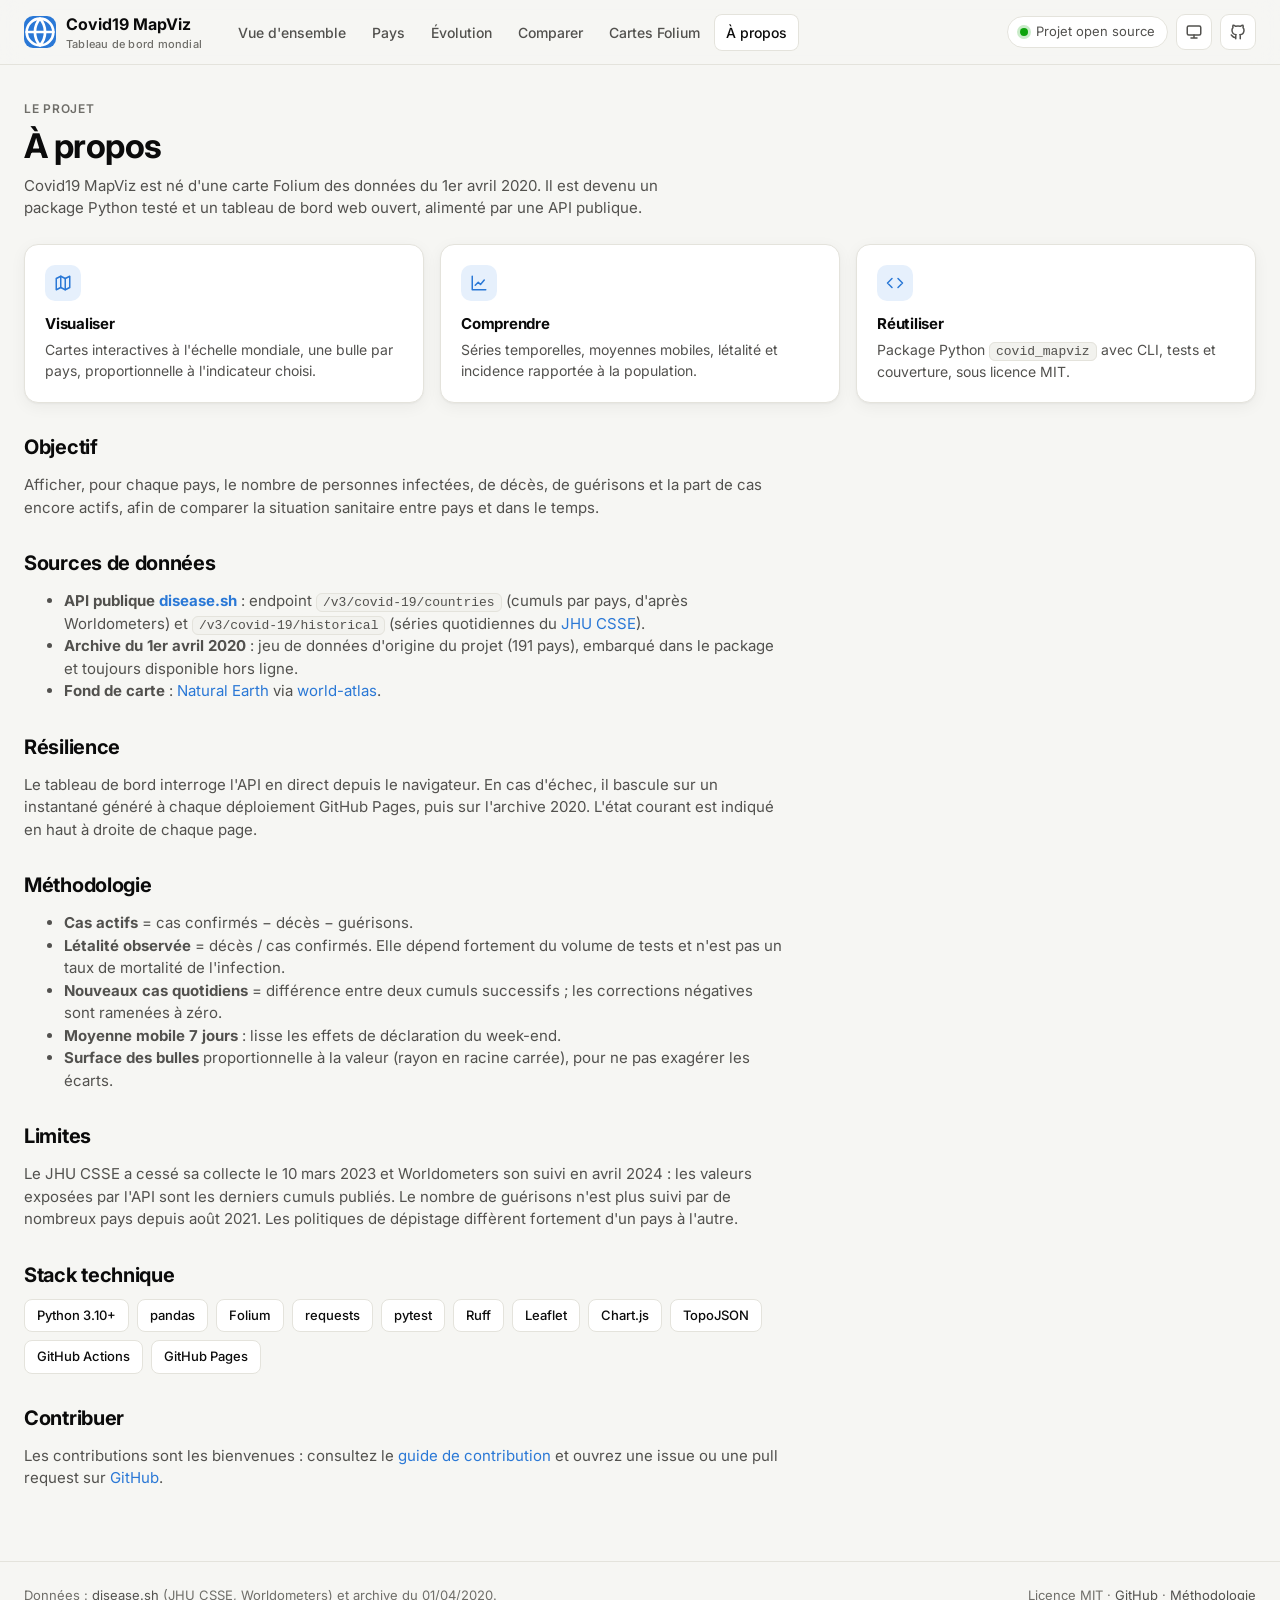
==== web/a-propos.html @ 4c86cc5b "feat: add multi-page web dashboard backed by disease.sh" ====
<!doctype html>
<html lang="fr">
  <head>
    <meta charset="utf-8" />
    <meta name="viewport" content="width=device-width, initial-scale=1" />
    <title>Covid19 MapViz · À propos</title>
    <meta
      name="description"
      content="Objectif du projet, sources de données, méthodologie de calcul, limites et stack technique de Covid19 MapViz."
    />
    <link rel="icon" href="assets/img/favicon.svg" type="image/svg+xml" />
    <link rel="preconnect" href="https://fonts.googleapis.com" />
    <link rel="preconnect" href="https://fonts.gstatic.com" crossorigin />
    <link
      rel="stylesheet"
      href="https://fonts.googleapis.com/css2?family=Inter:wght@400;500;600;700&display=swap"
    />
    <link rel="stylesheet" href="assets/css/style.css" />
  </head>
  <body>
    <div data-header></div>
    <main>
      <div class="container">
        <div class="page-head">
          <div>
            <div class="eyebrow">Le projet</div>
            <h1>À propos</h1>
            <p>
              Covid19 MapViz est né d'une carte Folium des données du 1er avril 2020. Il est devenu un package
              Python testé et un tableau de bord web ouvert, alimenté par une API publique.
            </p>
          </div>
        </div>

        <section class="grid cols-3" style="margin-bottom: 32px">
          <article class="card feature">
            <div class="feature__icon" data-icon="map"></div>
            <h3>Visualiser</h3>
            <p>
              Cartes interactives à l'échelle mondiale, une bulle par pays, proportionnelle à l'indicateur
              choisi.
            </p>
          </article>
          <article class="card feature">
            <div class="feature__icon" data-icon="chart"></div>
            <h3>Comprendre</h3>
            <p>Séries temporelles, moyennes mobiles, létalité et incidence rapportée à la population.</p>
          </article>
          <article class="card feature">
            <div class="feature__icon" data-icon="code"></div>
            <h3>Réutiliser</h3>
            <p>
              Package Python <code class="code">covid_mapviz</code> avec CLI, tests et couverture, sous
              licence MIT.
            </p>
          </article>
        </section>

        <div class="prose">
          <h2>Objectif</h2>
          <p>
            Afficher, pour chaque pays, le nombre de personnes infectées, de décès, de guérisons et la part de
            cas encore actifs, afin de comparer la situation sanitaire entre pays et dans le temps.
          </p>

          <h2>Sources de données</h2>
          <ul>
            <li>
              <strong>API publique <a href="https://disease.sh/docs/">disease.sh</a></strong> : endpoint
              <code>/v3/covid-19/countries</code> (cumuls par pays, d'après Worldometers) et
              <code>/v3/covid-19/historical</code> (séries quotidiennes du
              <a href="https://github.com/CSSEGISandData/COVID-19">JHU CSSE</a>).
            </li>
            <li>
              <strong>Archive du 1er avril 2020</strong> : jeu de données d'origine du projet (191 pays),
              embarqué dans le package et toujours disponible hors ligne.
            </li>
            <li>
              <strong>Fond de carte</strong> :
              <a href="https://www.naturalearthdata.com/">Natural Earth</a> via
              <a href="https://github.com/topojson/world-atlas">world-atlas</a>.
            </li>
          </ul>

          <h2>Résilience</h2>
          <p>
            Le tableau de bord interroge l'API en direct depuis le navigateur. En cas d'échec, il bascule sur
            un instantané généré à chaque déploiement GitHub Pages, puis sur l'archive 2020. L'état courant
            est indiqué en haut à droite de chaque page.
          </p>

          <h2>Méthodologie</h2>
          <ul>
            <li><strong>Cas actifs</strong> = cas confirmés − décès − guérisons.</li>
            <li>
              <strong>Létalité observée</strong> = décès / cas confirmés. Elle dépend fortement du volume de
              tests et n'est pas un taux de mortalité de l'infection.
            </li>
            <li>
              <strong>Nouveaux cas quotidiens</strong> = différence entre deux cumuls successifs ; les
              corrections négatives sont ramenées à zéro.
            </li>
            <li><strong>Moyenne mobile 7 jours</strong> : lisse les effets de déclaration du week-end.</li>
            <li>
              <strong>Surface des bulles</strong> proportionnelle à la valeur (rayon en racine carrée), pour
              ne pas exagérer les écarts.
            </li>
          </ul>

          <h2>Limites</h2>
          <p>
            Le JHU CSSE a cessé sa collecte le 10 mars 2023 et Worldometers son suivi en avril 2024 : les
            valeurs exposées par l'API sont les derniers cumuls publiés. Le nombre de guérisons n'est plus
            suivi par de nombreux pays depuis août 2021. Les politiques de dépistage diffèrent fortement d'un
            pays à l'autre.
          </p>

          <h2>Stack technique</h2>
          <ul class="stack">
            <li>Python 3.10+</li>
            <li>pandas</li>
            <li>Folium</li>
            <li>requests</li>
            <li>pytest</li>
            <li>Ruff</li>
            <li>Leaflet</li>
            <li>Chart.js</li>
            <li>TopoJSON</li>
            <li>GitHub Actions</li>
            <li>GitHub Pages</li>
          </ul>

          <h2>Contribuer</h2>
          <p>
            Les contributions sont les bienvenues : consultez le
            <a href="https://github.com/Aziguy/Covid19_MapViz/blob/master/CONTRIBUTING.md"
              >guide de contribution</a
            >
            et ouvrez une issue ou une pull request sur
            <a href="https://github.com/Aziguy/Covid19_MapViz">GitHub</a>.
          </p>
        </div>
      </div>
    </main>
    <div data-footer></div>
    <script type="module">
      import { icon, setStatus } from "./assets/js/core.js";
      document.querySelectorAll("[data-icon]").forEach((el) => (el.innerHTML = icon(el.dataset.icon)));
      setStatus({ state: "live", label: "Projet open source" });
    </script>
  </body>
</html>
---- web/assets/css/style.css ----
:root {
  color-scheme: light;
  --page: #f6f6f3;
  --surface: #ffffff;
  --surface-2: #f2f2ee;
  --surface-3: #e9e8e2;
  --ink: #0b0b0b;
  --ink-2: #52514e;
  --ink-3: #6f6e69;
  --line: #e4e3dc;
  --line-strong: #c9c8bf;
  --ring: rgba(11, 11, 11, 0.08);
  --shadow: 0 1px 2px rgba(16, 16, 12, 0.04), 0 4px 16px rgba(16, 16, 12, 0.05);
  --accent: #2a78d6;
  --accent-ink: #ffffff;
  --accent-soft: #e6f0fc;
  --c-cases: #2a78d6;
  --c-deaths: #e34948;
  --c-recovered: #1baf7a;
  --c-active: #6250d6;
  --c-s1: #2a78d6;
  --c-s2: #eb6834;
  --c-s3: #1baf7a;
  --good: #006300;
  --bad: #b42323;
  --map-sea: #eef2f6;
  --map-land: #ffffff;
  --map-border: #d5d9de;
  --grid: #ecebe5;
  --radius: 14px;
  --radius-sm: 10px;
  --gutter: 24px;
  --max: 1280px;
  --header-h: 64px;
  --font: "Inter", system-ui, -apple-system, "Segoe UI", Roboto, sans-serif;
}

@media (prefers-color-scheme: dark) {
  :root:not([data-theme="light"]) {
    color-scheme: dark;
    --page: #0f0f0e;
    --surface: #1a1a19;
    --surface-2: #232321;
    --surface-3: #2c2c2a;
    --ink: #f0efec;
    --ink-2: #c3c2b7;
    --ink-3: #9a998f;
    --line: #2c2c2a;
    --line-strong: #3d3d3a;
    --ring: rgba(255, 255, 255, 0.08);
    --shadow: 0 1px 2px rgba(0, 0, 0, 0.3), 0 4px 16px rgba(0, 0, 0, 0.25);
    --accent: #3987e5;
    --accent-soft: #1b2a3d;
    --c-cases: #3987e5;
    --c-deaths: #e66767;
    --c-recovered: #199e70;
    --c-active: #9085e9;
    --c-s1: #3987e5;
    --c-s2: #d95926;
    --c-s3: #199e70;
    --good: #0ca30c;
    --bad: #e66767;
    --map-sea: #121417;
    --map-land: #24262a;
    --map-border: #34373c;
    --grid: #262624;
  }
}

:root[data-theme="dark"] {
  color-scheme: dark;
  --page: #0f0f0e;
  --surface: #1a1a19;
  --surface-2: #232321;
  --surface-3: #2c2c2a;
  --ink: #f0efec;
  --ink-2: #c3c2b7;
  --ink-3: #9a998f;
  --line: #2c2c2a;
  --line-strong: #3d3d3a;
  --ring: rgba(255, 255, 255, 0.08);
  --shadow: 0 1px 2px rgba(0, 0, 0, 0.3), 0 4px 16px rgba(0, 0, 0, 0.25);
  --accent: #3987e5;
  --accent-soft: #1b2a3d;
  --c-cases: #3987e5;
  --c-deaths: #e66767;
  --c-recovered: #199e70;
  --c-active: #9085e9;
  --c-s1: #3987e5;
  --c-s2: #d95926;
  --c-s3: #199e70;
  --good: #0ca30c;
  --bad: #e66767;
  --map-sea: #121417;
  --map-land: #24262a;
  --map-border: #34373c;
  --grid: #262624;
}

*,
*::before,
*::after {
  box-sizing: border-box;
}

html {
  -webkit-text-size-adjust: 100%;
}

body {
  margin: 0;
  background: var(--page);
  color: var(--ink);
  font: 400 15px/1.5 var(--font);
  -webkit-font-smoothing: antialiased;
  min-height: 100vh;
  display: flex;
  flex-direction: column;
}

a {
  color: var(--accent);
  text-decoration: none;
}

a:hover {
  text-decoration: underline;
}

h1,
h2,
h3 {
  margin: 0;
  letter-spacing: -0.015em;
  line-height: 1.2;
}

button,
input,
select {
  font: inherit;
  color: inherit;
}

:focus-visible {
  outline: 2px solid var(--accent);
  outline-offset: 2px;
}

.sr-only {
  position: absolute;
  width: 1px;
  height: 1px;
  overflow: hidden;
  clip: rect(0 0 0 0);
  white-space: nowrap;
}

.container {
  width: 100%;
  max-width: var(--max);
  margin: 0 auto;
  padding: 0 var(--gutter);
}

/* Header */
.header {
  position: sticky;
  top: 0;
  z-index: 1000;
  background: color-mix(in srgb, var(--page) 82%, transparent);
  backdrop-filter: saturate(160%) blur(12px);
  -webkit-backdrop-filter: saturate(160%) blur(12px);
  border-bottom: 1px solid var(--line);
}

.header__inner {
  height: var(--header-h);
  display: flex;
  align-items: center;
  gap: 24px;
}

.brand {
  display: flex;
  align-items: center;
  gap: 10px;
  color: var(--ink);
  font-weight: 700;
  font-size: 16px;
  white-space: nowrap;
}

.brand:hover {
  text-decoration: none;
}

.brand__logo {
  width: 32px;
  height: 32px;
  border-radius: 9px;
  display: grid;
  place-items: center;
  background: var(--accent);
  color: #fff;
}

.brand small {
  display: block;
  font-size: 11px;
  font-weight: 500;
  color: var(--ink-3);
  letter-spacing: 0.02em;
}

.nav {
  display: flex;
  gap: 2px;
  margin-right: auto;
}

.nav a {
  padding: 8px 12px;
  border-radius: 8px;
  color: var(--ink-2);
  font-weight: 500;
  font-size: 14px;
  white-space: nowrap;
}

.nav a:hover {
  background: var(--surface-2);
  color: var(--ink);
  text-decoration: none;
}

.nav a[aria-current="page"] {
  background: var(--surface);
  color: var(--ink);
  box-shadow: inset 0 0 0 1px var(--line);
}

.header__actions {
  display: flex;
  align-items: center;
  gap: 8px;
}

.icon-btn {
  width: 36px;
  height: 36px;
  display: grid;
  place-items: center;
  border-radius: 9px;
  border: 1px solid var(--line);
  background: var(--surface);
  cursor: pointer;
  color: var(--ink-2);
}

.icon-btn:hover {
  color: var(--ink);
  border-color: var(--line-strong);
}

.icon-btn svg,
.btn svg {
  width: 18px;
  height: 18px;
}

/* Page */
main {
  flex: 1;
  padding: 32px 0 56px;
}

.page-head {
  display: flex;
  align-items: flex-end;
  justify-content: space-between;
  gap: 16px 24px;
  flex-wrap: wrap;
  margin-bottom: 24px;
}

.eyebrow {
  display: inline-flex;
  align-items: center;
  gap: 8px;
  font-size: 12px;
  font-weight: 600;
  letter-spacing: 0.06em;
  text-transform: uppercase;
  color: var(--ink-3);
  margin-bottom: 8px;
}

.page-head h1 {
  font-size: clamp(26px, 3.2vw, 34px);
  font-weight: 700;
}

.page-head p {
  margin: 8px 0 0;
  color: var(--ink-2);
  max-width: 640px;
}

.toolbar {
  display: flex;
  align-items: center;
  gap: 8px;
  flex-wrap: wrap;
}

/* Status pill */
.status {
  display: inline-flex;
  align-items: center;
  gap: 8px;
  height: 32px;
  padding: 0 12px;
  border-radius: 999px;
  background: var(--surface);
  border: 1px solid var(--line);
  font-size: 13px;
  color: var(--ink-2);
  white-space: nowrap;
}

.status__dot {
  width: 8px;
  height: 8px;
  border-radius: 50%;
  background: var(--ink-3);
}

.status[data-state="live"] .status__dot {
  background: #0ca30c;
  box-shadow: 0 0 0 3px color-mix(in srgb, #0ca30c 22%, transparent);
}

.status[data-state="snapshot"] .status__dot {
  background: #fab219;
}

.status[data-state="archive"] .status__dot {
  background: var(--c-active);
}

/* Segmented control */
.segmented {
  display: inline-flex;
  max-width: 100%;
  overflow-x: auto;
  scrollbar-width: none;
  padding: 3px;
  gap: 2px;
  border-radius: 10px;
  background: var(--surface-2);
  border: 1px solid var(--line);
}

.segmented button {
  border: 0;
  background: transparent;
  height: 30px;
  padding: 0 12px;
  border-radius: 7px;
  font-size: 13px;
  font-weight: 500;
  color: var(--ink-2);
  cursor: pointer;
  white-space: nowrap;
}

.segmented button:hover {
  color: var(--ink);
}

.segmented button[aria-pressed="true"] {
  background: var(--surface);
  color: var(--ink);
  box-shadow:
    0 1px 2px rgba(0, 0, 0, 0.08),
    0 0 0 1px var(--ring);
}

.swatch {
  display: inline-block;
  width: 8px;
  height: 8px;
  border-radius: 50%;
  margin-right: 6px;
  vertical-align: 1px;
}

/* Form controls */
.input,
.select {
  height: 38px;
  padding: 0 12px;
  border-radius: 10px;
  border: 1px solid var(--line);
  background: var(--surface);
  min-width: 0;
}

.input:hover,
.select:hover {
  border-color: var(--line-strong);
}

.search {
  position: relative;
}

.search svg {
  position: absolute;
  left: 11px;
  top: 50%;
  width: 16px;
  height: 16px;
  transform: translateY(-50%);
  color: var(--ink-3);
  pointer-events: none;
}

.search .input {
  padding-left: 34px;
  width: 260px;
}

.btn {
  display: inline-flex;
  align-items: center;
  gap: 8px;
  height: 38px;
  padding: 0 14px;
  border-radius: 10px;
  border: 1px solid var(--line);
  background: var(--surface);
  font-weight: 500;
  font-size: 14px;
  color: var(--ink);
  cursor: pointer;
  white-space: nowrap;
}

.btn:hover {
  border-color: var(--line-strong);
  text-decoration: none;
}

.btn--primary {
  background: var(--accent);
  border-color: var(--accent);
  color: var(--accent-ink);
}

.btn--primary:hover {
  filter: brightness(1.06);
}

/* Grid & cards */
.grid {
  display: grid;
  gap: 16px;
}

.kpis {
  grid-template-columns: repeat(5, minmax(0, 1fr));
  margin-bottom: 16px;
}

.layout-main {
  grid-template-columns: minmax(0, 1fr) 360px;
  align-items: start;
}

.cols-2 {
  grid-template-columns: repeat(2, minmax(0, 1fr));
}

.cols-3 {
  grid-template-columns: repeat(3, minmax(0, 1fr));
}

.card {
  background: var(--surface);
  border: 1px solid var(--line);
  border-radius: var(--radius);
  box-shadow: var(--shadow);
  min-width: 0;
}

.card__head {
  display: flex;
  align-items: center;
  justify-content: space-between;
  gap: 12px;
  flex-wrap: wrap;
  padding: 16px 20px 0;
}

.card__head h2 {
  font-size: 15px;
  font-weight: 600;
}

.card__head p {
  margin: 2px 0 0;
  font-size: 13px;
  color: var(--ink-3);
}

.card__body {
  padding: 16px 20px 20px;
}

.card__foot {
  padding: 12px 20px;
  border-top: 1px solid var(--line);
  font-size: 12px;
  color: var(--ink-3);
}

/* KPI tile */
.kpi {
  padding: 16px 18px 18px;
  position: relative;
  overflow: hidden;
}

.kpi::before {
  content: "";
  position: absolute;
  inset: 0 auto 0 0;
  width: 3px;
  background: var(--kpi-color, var(--line-strong));
}

.kpi__label {
  display: flex;
  align-items: center;
  gap: 8px;
  font-size: 13px;
  font-weight: 500;
  color: var(--ink-2);
}

.kpi__value {
  margin-top: 8px;
  font-size: clamp(22px, 2.2vw, 28px);
  font-weight: 700;
  letter-spacing: -0.02em;
  line-height: 1.1;
  white-space: nowrap;
}

.kpi__meta {
  margin-top: 6px;
  font-size: 12.5px;
  color: var(--ink-3);
  white-space: nowrap;
  overflow: hidden;
  text-overflow: ellipsis;
}

.kpi__meta strong {
  color: var(--ink-2);
  font-weight: 600;
}

.delta-up {
  color: var(--bad);
  font-weight: 600;
}

/* Map */
.map {
  height: 520px;
  border-radius: 0 0 var(--radius) var(--radius);
  background: var(--map-sea);
  z-index: 0;
}

.map-card .card__head {
  padding-bottom: 16px;
  border-bottom: 1px solid var(--line);
}

.map-wrap {
  position: relative;
}

.legend {
  position: absolute;
  left: 12px;
  bottom: 12px;
  pointer-events: none;
  z-index: 500;
  background: var(--surface);
  border: 1px solid var(--line);
  border-radius: var(--radius-sm);
  padding: 8px 10px;
  font-size: 11px;
  color: var(--ink-2);
  box-shadow: var(--shadow);
}

.legend__title {
  font-size: 12px;
  font-weight: 600;
  color: var(--ink);
  margin-bottom: 6px;
}

.legend__sizes {
  display: flex;
  align-items: flex-end;
  gap: 12px;
}

.legend__size {
  display: flex;
  flex-direction: column;
  align-items: center;
  gap: 4px;
  font-variant-numeric: tabular-nums;
}

.legend__size i {
  display: block;
  border-radius: 50%;
  border: 1.5px solid var(--legend-color);
  background: color-mix(in srgb, var(--legend-color) 30%, transparent);
}

.leaflet-container {
  font: inherit;
  background: var(--map-sea);
}

.leaflet-tooltip,
.leaflet-popup-content-wrapper {
  background: var(--surface);
  color: var(--ink);
  border: 1px solid var(--line);
  border-radius: var(--radius-sm);
  box-shadow: var(--shadow);
}

.leaflet-tooltip {
  padding: 6px 10px;
  font-size: 13px;
}

.leaflet-tooltip-top::before {
  border-top-color: var(--surface);
}

.leaflet-popup-tip {
  background: var(--surface);
}

.leaflet-popup-content {
  margin: 14px 16px;
  font-size: 13px;
  line-height: 1.5;
}

.leaflet-bar a,
.leaflet-bar a:hover {
  background: var(--surface);
  color: var(--ink);
  border-bottom-color: var(--line);
}

.leaflet-bar {
  border: 1px solid var(--line) !important;
  box-shadow: var(--shadow) !important;
  border-radius: var(--radius-sm) !important;
  overflow: hidden;
}

.leaflet-control-attribution {
  font-size: 11px;
  background: color-mix(in srgb, var(--surface) 80%, transparent) !important;
  color: var(--ink-3) !important;
}

.pop h3 {
  display: flex;
  align-items: center;
  gap: 8px;
  font-size: 15px;
  margin-bottom: 8px;
}

.pop dl {
  display: grid;
  grid-template-columns: auto auto;
  gap: 2px 16px;
  margin: 0;
}

.pop dt {
  color: var(--ink-3);
}

.pop dd {
  margin: 0;
  text-align: right;
  font-weight: 600;
  font-variant-numeric: tabular-nums;
}

.pop a {
  display: inline-block;
  margin-top: 10px;
  font-weight: 600;
}

/* Ranking */
.rank {
  list-style: none;
  margin: 0;
  padding: 0;
  counter-reset: rank;
}

.rank li {
  display: grid;
  grid-template-columns: 20px minmax(0, 1fr) auto;
  align-items: center;
  column-gap: 10px;
  row-gap: 6px;
  padding: 9px 0;
  border-bottom: 1px solid var(--line);
  font-size: 14px;
}

.rank li:last-child {
  border-bottom: 0;
}

.rank__pos {
  color: var(--ink-3);
  font-size: 12px;
  font-variant-numeric: tabular-nums;
}

.rank__name {
  display: flex;
  align-items: center;
  gap: 10px;
  min-width: 0;
  color: inherit;
}

.rank__name span {
  overflow: hidden;
  text-overflow: ellipsis;
  white-space: nowrap;
  font-weight: 500;
}

.rank__value {
  font-variant-numeric: tabular-nums;
  font-weight: 600;
}

.rank__bar {
  grid-column: 2 / 4;
  height: 6px;
  border-radius: 3px;
  background: var(--surface-2);
  overflow: hidden;
}

.rank__bar span {
  display: block;
  height: 100%;
  border-radius: 3px;
  background: var(--bar-color, var(--accent));
}

.flag {
  width: 22px;
  height: 15px;
  border-radius: 3px;
  object-fit: cover;
  box-shadow: 0 0 0 1px var(--ring);
  background: var(--surface-2);
  flex: none;
}

.flag--empty {
  display: none;
}

/* Bars */
.bars {
  display: grid;
  gap: 14px;
}

.bars__row {
  display: grid;
  grid-template-columns: minmax(0, 1fr) auto;
  gap: 6px 12px;
  font-size: 14px;
}

.bars__row span:nth-child(2) {
  font-variant-numeric: tabular-nums;
  color: var(--ink-2);
}

.bars__track {
  grid-column: 1 / -1;
  height: 8px;
  background: var(--surface-2);
  border-radius: 4px;
  overflow: hidden;
}

.bars__track span {
  display: block;
  height: 100%;
  background: var(--bar-color, var(--accent));
  border-radius: 4px;
}

/* Table */
.table-wrap {
  overflow: auto;
  max-height: 72vh;
  border-radius: 0 0 var(--radius) var(--radius);
}

.table {
  width: 100%;
  border-collapse: separate;
  border-spacing: 0;
  font-size: 13.5px;
  font-variant-numeric: tabular-nums;
}

.table th,
.table td {
  padding: 11px 10px;
  text-align: right;
  white-space: nowrap;
  border-bottom: 1px solid var(--line);
}

.table th:first-child,
.table td:first-child,
.table th:nth-child(2),
.table td:nth-child(2) {
  text-align: left;
}

.table thead th {
  position: sticky;
  top: 0;
  z-index: 1;
  background: var(--surface-2);
  font-size: 12px;
  font-weight: 600;
  color: var(--ink-2);
  text-transform: uppercase;
  letter-spacing: 0.04em;
}

.table thead button {
  all: unset;
  cursor: pointer;
  display: inline-flex;
  align-items: center;
  gap: 4px;
}

.table thead button::after {
  content: "";
  width: 0;
  height: 0;
  border: 4px solid transparent;
  opacity: 0.35;
  border-top-color: currentColor;
  transform: translateY(2px);
}

.table th[aria-sort="ascending"] button::after {
  border-top-color: transparent;
  border-bottom-color: currentColor;
  transform: translateY(-2px);
  opacity: 1;
}

.table th[aria-sort="descending"] button::after {
  opacity: 1;
}

.table tbody tr {
  cursor: pointer;
}

.table tbody tr:hover td {
  background: var(--surface-2);
}

.table tbody tr[aria-selected="true"] td {
  background: var(--accent-soft);
}

.table th:first-child,
.table td:first-child {
  color: var(--ink-3);
  width: 44px;
  padding-left: 20px;
}

.country-cell {
  font-variant-numeric: normal;
  display: flex;
  align-items: center;
  gap: 10px;
  font-weight: 500;
}

.muted {
  color: var(--ink-3);
}

.pill {
  display: inline-block;
  padding: 2px 8px;
  border-radius: 999px;
  font-size: 12px;
  font-weight: 600;
  background: var(--surface-2);
  color: var(--ink-2);
}

/* Detail panel */
.split {
  display: grid;
  grid-template-columns: minmax(0, 1fr) 360px;
  gap: 16px;
  align-items: start;
}

.detail {
  position: sticky;
  top: calc(var(--header-h) + 16px);
}

.detail__head {
  display: flex;
  align-items: center;
  gap: 12px;
  padding: 18px 20px;
  border-bottom: 1px solid var(--line);
}

.detail__head .flag {
  width: 36px;
  height: 24px;
  border-radius: 4px;
}

.detail__head h2 {
  font-size: 18px;
}

.detail__head p {
  margin: 2px 0 0;
  font-size: 13px;
  color: var(--ink-3);
}

.mini {
  display: grid;
  grid-template-columns: repeat(2, minmax(0, 1fr));
  gap: 1px;
  background: var(--line);
  border-bottom: 1px solid var(--line);
}

.mini div {
  background: var(--surface);
  padding: 12px 20px;
}

.mini dt {
  font-size: 12px;
  color: var(--ink-3);
}

.mini dd {
  margin: 2px 0 0;
  font-size: 17px;
  font-weight: 700;
  font-variant-numeric: tabular-nums;
}

/* Charts */
.chart {
  position: relative;
  height: 300px;
}

.chart--sm {
  height: 220px;
}

.chart--lg {
  height: 380px;
}

.empty {
  display: grid;
  place-items: center;
  text-align: center;
  min-height: 160px;
  color: var(--ink-3);
  font-size: 14px;
  padding: 24px;
}

.skeleton {
  background: linear-gradient(90deg, var(--surface-2) 25%, var(--surface-3) 37%, var(--surface-2) 63%);
  background-size: 400% 100%;
  animation: shimmer 1.4s ease infinite;
  border-radius: 6px;
  color: transparent !important;
}

@keyframes shimmer {
  0% {
    background-position: 100% 50%;
  }
  100% {
    background-position: 0 50%;
  }
}

/* Chips */
.chips {
  display: flex;
  flex-wrap: wrap;
  gap: 8px;
}

.chip {
  display: inline-flex;
  align-items: center;
  gap: 8px;
  height: 34px;
  padding: 0 6px 0 12px;
  border-radius: 999px;
  border: 1px solid var(--line);
  background: var(--surface);
  font-size: 14px;
  font-weight: 500;
}

.chip button {
  width: 22px;
  height: 22px;
  border: 0;
  border-radius: 50%;
  background: var(--surface-2);
  cursor: pointer;
  display: grid;
  place-items: center;
  color: var(--ink-2);
}

.chip button:hover {
  background: var(--surface-3);
  color: var(--ink);
}

/* Tabs */
.tabs {
  display: flex;
  gap: 4px;
  border-bottom: 1px solid var(--line);
  padding: 0 20px;
  overflow-x: auto;
}

.tabs button {
  border: 0;
  background: none;
  padding: 14px 4px;
  margin-right: 16px;
  font-weight: 500;
  font-size: 14px;
  color: var(--ink-2);
  cursor: pointer;
  border-bottom: 2px solid transparent;
  margin-bottom: -1px;
  white-space: nowrap;
}

.tabs button[aria-selected="true"] {
  color: var(--ink);
  border-bottom-color: var(--accent);
}

.tabs button:disabled {
  opacity: 0.45;
  cursor: not-allowed;
}

.frame {
  display: block;
  width: 100%;
  height: 640px;
  border: 0;
  border-radius: 0 0 var(--radius) var(--radius);
  background: var(--map-sea);
}

/* Prose */
.prose {
  max-width: 760px;
}

.prose h2 {
  font-size: 20px;
  margin: 32px 0 12px;
}

.prose h2:first-child {
  margin-top: 0;
}

.prose p,
.prose li {
  color: var(--ink-2);
}

.prose code,
.code {
  font-family: ui-monospace, "SFMono-Regular", Menlo, Consolas, monospace;
  font-size: 13px;
  background: var(--surface-2);
  border: 1px solid var(--line);
  border-radius: 6px;
  padding: 1px 6px;
}

pre.code {
  padding: 14px 16px;
  overflow: auto;
  line-height: 1.6;
}

.feature {
  padding: 20px;
}

.feature__icon {
  width: 36px;
  height: 36px;
  border-radius: 10px;
  display: grid;
  place-items: center;
  background: var(--accent-soft);
  color: var(--accent);
  margin-bottom: 14px;
}

.feature__icon svg {
  width: 18px;
  height: 18px;
}

.feature h3 {
  font-size: 15px;
  margin-bottom: 6px;
}

.feature p {
  margin: 0;
  color: var(--ink-2);
  font-size: 14px;
}

.notice {
  display: flex;
  gap: 12px;
  align-items: flex-start;
  padding: 12px 16px;
  margin-bottom: 16px;
  border-radius: var(--radius-sm);
  background: var(--surface);
  border: 1px solid var(--line);
  font-size: 13.5px;
  color: var(--ink-2);
}

.notice svg {
  width: 18px;
  height: 18px;
  flex: none;
  margin-top: 1px;
  color: var(--accent);
}

.notice[hidden] {
  display: none;
}

.stack {
  display: flex;
  flex-wrap: wrap;
  gap: 8px;
  padding: 0;
  margin: 0;
  list-style: none;
}

.stack li {
  padding: 6px 12px;
  border-radius: 8px;
  background: var(--surface);
  border: 1px solid var(--line);
  font-size: 13px;
  font-weight: 500;
  color: var(--ink);
}

/* Footer */
.footer {
  border-top: 1px solid var(--line);
  padding: 24px 0;
  font-size: 13px;
  color: var(--ink-3);
}

.footer .container {
  display: flex;
  justify-content: space-between;
  gap: 12px;
  flex-wrap: wrap;
}

.footer a {
  color: var(--ink-2);
}

/* Responsive */
@media (max-width: 1180px) {
  .kpis {
    grid-template-columns: repeat(3, minmax(0, 1fr));
  }
  .layout-main,
  .split {
    grid-template-columns: minmax(0, 1fr);
  }
  .detail {
    position: static;
  }
}

@media (max-width: 860px) {
  :root {
    --gutter: 16px;
  }
  .header__inner {
    height: auto;
    flex-wrap: wrap;
    gap: 0 12px;
    padding-top: 12px;
  }
  .header__actions {
    margin-left: auto;
  }
  .nav {
    order: 3;
    width: calc(100% + 2 * var(--gutter));
    margin: 8px calc(-1 * var(--gutter)) 0;
    padding: 0 var(--gutter) 10px;
    overflow-x: auto;
    scrollbar-width: none;
  }
  .nav::-webkit-scrollbar {
    display: none;
  }
  main {
    padding-top: 24px;
  }
  .cols-2,
  .cols-3 {
    grid-template-columns: minmax(0, 1fr);
  }
  .kpis {
    grid-template-columns: repeat(2, minmax(0, 1fr));
    gap: 12px;
  }
  .kpis .kpi:first-child {
    grid-column: 1 / -1;
  }
  .map {
    height: 420px;
  }
  .search,
  .search .input {
    width: 100%;
  }
  .toolbar > * {
    flex: 1 1 auto;
  }
  .frame {
    height: 520px;
  }
}

@media (max-width: 560px) {
  .header__actions .status {
    width: 32px;
    padding: 0;
    justify-content: center;
  }
  .header__actions .status span:last-child {
    display: none;
  }
  .page-head .toolbar,
  .page-head .segmented {
    width: 100%;
  }
  .page-head .segmented button,
  .card__head .segmented button {
    flex: 1;
    padding: 0 8px;
  }
  .card__head .toolbar,
  .card__head .segmented {
    width: 100%;
  }
  .segmented button {
    font-size: 12.5px;
  }
  .map {
    height: 340px;
  }
  .legend__title {
    font-size: 11px;
  }
  .card__head,
  .card__body {
    padding-left: 16px;
    padding-right: 16px;
  }
}

@media (prefers-reduced-motion: reduce) {
  .skeleton {
    animation: none;
  }
}
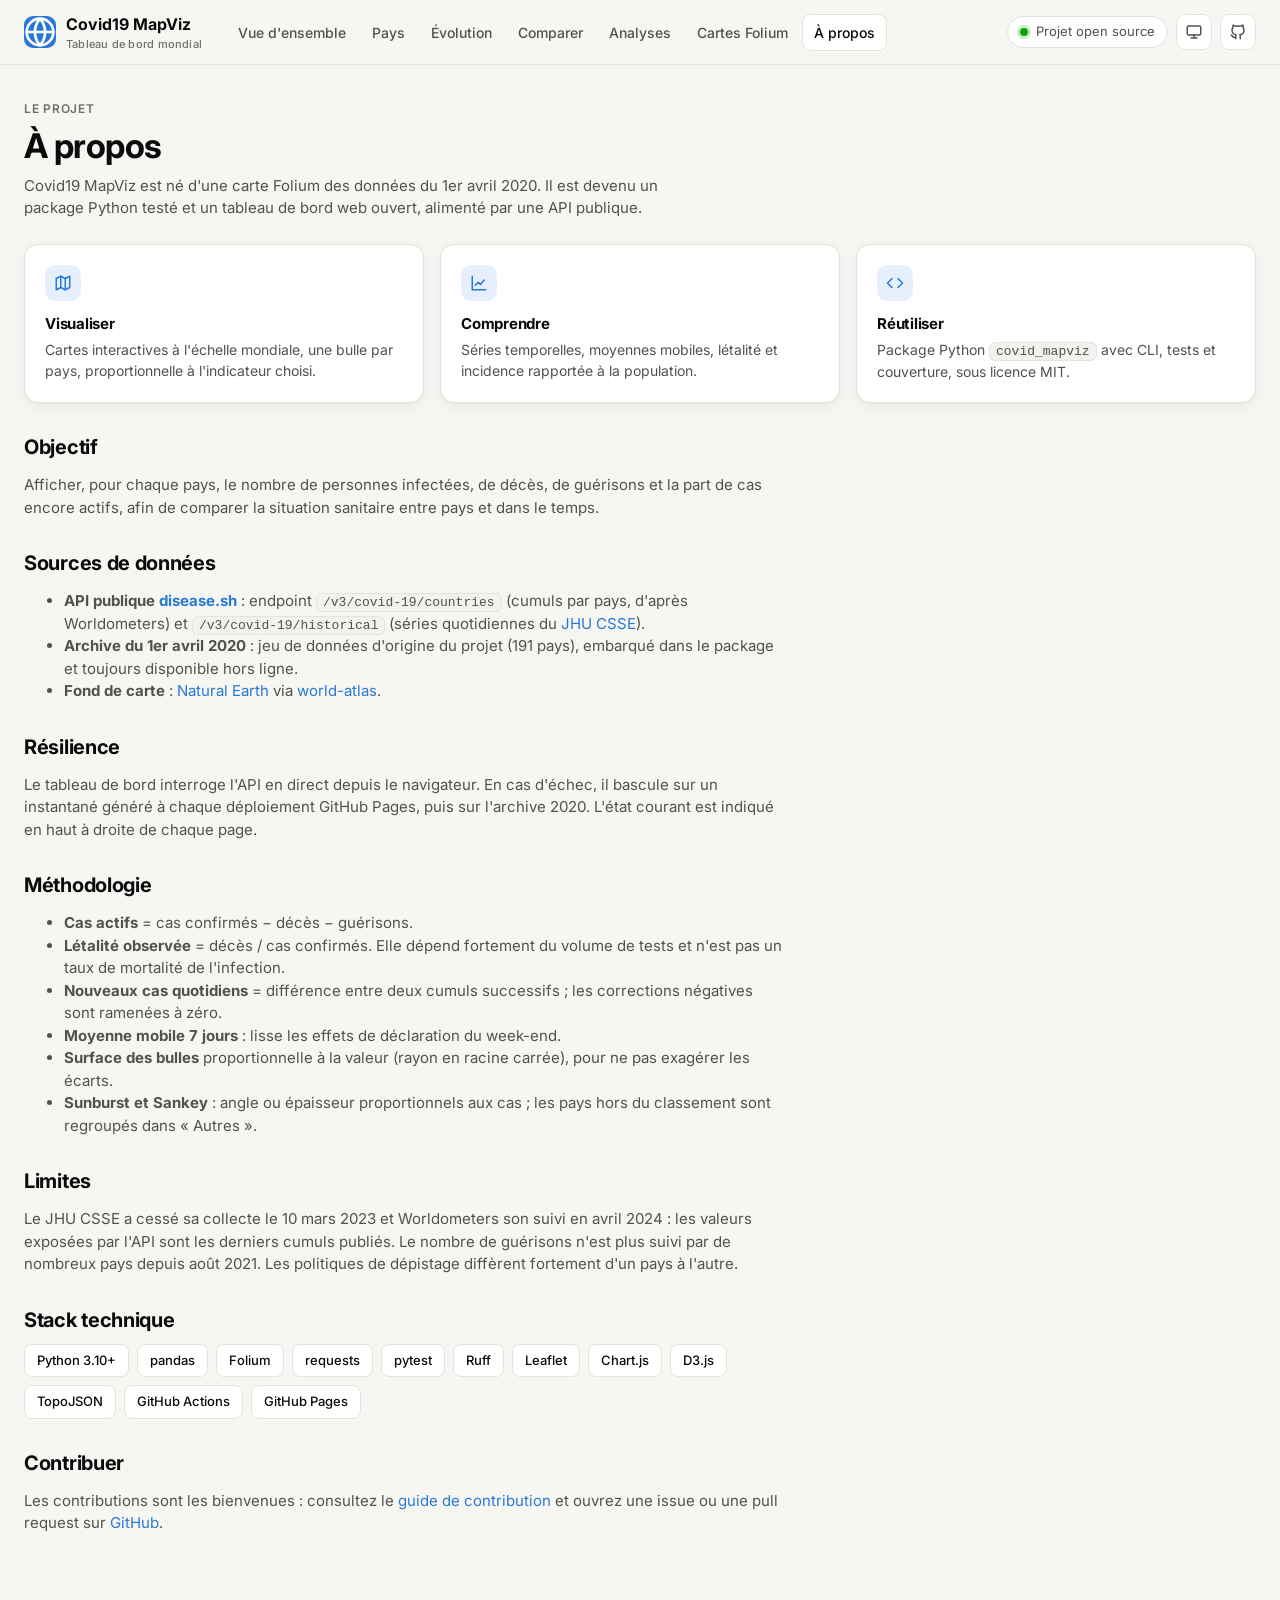
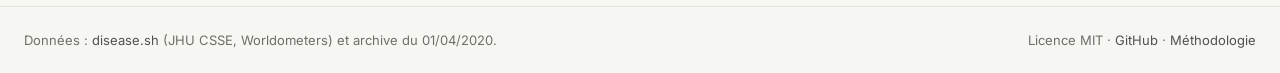
==== commit f2e77408: "docs: document analyses page and add screenshots" ====
--- a/web/a-propos.html
+++ b/web/a-propos.html
@@ -105,6 +105,10 @@
               <strong>Surface des bulles</strong> proportionnelle à la valeur (rayon en racine carrée), pour
               ne pas exagérer les écarts.
             </li>
+            <li>
+              <strong>Sunburst et Sankey</strong> : angle ou épaisseur proportionnels aux cas ; les pays hors
+              du classement sont regroupés dans « Autres ».
+            </li>
           </ul>
 
           <h2>Limites</h2>
@@ -125,6 +129,7 @@
             <li>Ruff</li>
             <li>Leaflet</li>
             <li>Chart.js</li>
+            <li>D3.js</li>
             <li>TopoJSON</li>
             <li>GitHub Actions</li>
             <li>GitHub Pages</li>
--- a/web/assets/css/style.css
+++ b/web/assets/css/style.css
@@ -21,6 +21,13 @@
   --c-s1: #2a78d6;
   --c-s2: #eb6834;
   --c-s3: #1baf7a;
+  --cat-1: #2a78d6;
+  --cat-2: #eb6834;
+  --cat-3: #1baf7a;
+  --cat-4: #eda100;
+  --cat-5: #e87ba4;
+  --cat-6: #008300;
+  --cat-other: #a8a69e;
   --good: #006300;
   --bad: #b42323;
   --map-sea: #eef2f6;
@@ -58,6 +65,13 @@
     --c-s1: #3987e5;
     --c-s2: #d95926;
     --c-s3: #199e70;
+    --cat-1: #3987e5;
+    --cat-2: #d95926;
+    --cat-3: #199e70;
+    --cat-4: #c98500;
+    --cat-5: #d55181;
+    --cat-6: #008300;
+    --cat-other: #6f6e69;
     --good: #0ca30c;
     --bad: #e66767;
     --map-sea: #121417;
@@ -89,6 +103,13 @@
   --c-s1: #3987e5;
   --c-s2: #d95926;
   --c-s3: #199e70;
+  --cat-1: #3987e5;
+  --cat-2: #d95926;
+  --cat-3: #199e70;
+  --cat-4: #c98500;
+  --cat-5: #d55181;
+  --cat-6: #008300;
+  --cat-other: #6f6e69;
   --good: #0ca30c;
   --bad: #e66767;
   --map-sea: #121417;
@@ -1238,6 +1259,180 @@
   color: var(--ink);
 }
 
+/* Analyses */
+.viz-tip {
+  position: fixed;
+  z-index: 2000;
+  pointer-events: none;
+  min-width: 160px;
+  padding: 8px 12px;
+  border-radius: var(--radius-sm);
+  background: var(--surface);
+  border: 1px solid var(--line);
+  box-shadow: var(--shadow);
+  font-size: 13px;
+  color: var(--ink-2);
+  opacity: 0;
+  transition: opacity 0.12s;
+}
+
+.viz-tip strong {
+  display: block;
+  color: var(--ink);
+  margin-bottom: 2px;
+}
+
+.viz-tip[data-show="true"] {
+  opacity: 1;
+}
+
+.sunburst-layout {
+  display: grid;
+  grid-template-columns: minmax(0, 1fr) 340px;
+  gap: 24px;
+  align-items: center;
+}
+
+.sunburst {
+  display: block;
+  width: 100%;
+  max-width: 520px;
+  margin: 0 auto;
+  overflow: visible;
+}
+
+.sunburst path,
+.sankey path,
+.sankey rect {
+  cursor: pointer;
+  transition: opacity 0.15s;
+}
+
+.sunburst text,
+.sankey text {
+  font: 500 11px var(--font);
+  fill: var(--ink);
+  pointer-events: none;
+}
+
+.sunburst .center-value {
+  font-size: 24px;
+  font-weight: 700;
+}
+
+.sunburst .center-label {
+  font-size: 12px;
+  fill: var(--ink-3);
+}
+
+.crumbs {
+  display: flex;
+  align-items: center;
+  flex-wrap: wrap;
+  gap: 6px;
+  font-size: 13px;
+  color: var(--ink-3);
+  margin-bottom: 12px;
+}
+
+.crumbs button {
+  border: 0;
+  background: none;
+  padding: 0;
+  color: var(--accent);
+  font-weight: 500;
+  cursor: pointer;
+}
+
+.crumbs span[aria-current] {
+  color: var(--ink);
+  font-weight: 600;
+}
+
+.legend-list {
+  list-style: none;
+  margin: 0;
+  padding: 0;
+}
+
+.legend-list li {
+  display: grid;
+  grid-template-columns: 12px minmax(0, 1fr) auto auto;
+  align-items: center;
+  gap: 10px;
+  padding: 8px 0;
+  border-bottom: 1px solid var(--line);
+  font-size: 13.5px;
+}
+
+.legend-list li:last-child {
+  border-bottom: 0;
+}
+
+.legend-list button {
+  all: unset;
+  cursor: pointer;
+  overflow: hidden;
+  text-overflow: ellipsis;
+  white-space: nowrap;
+  font-weight: 500;
+}
+
+.legend-list button:hover {
+  color: var(--accent);
+}
+
+.legend-list button:focus-visible {
+  outline: 2px solid var(--accent);
+}
+
+.legend-list i {
+  width: 12px;
+  height: 12px;
+  border-radius: 3px;
+}
+
+.legend-list .num {
+  font-variant-numeric: tabular-nums;
+  font-weight: 600;
+  text-align: right;
+}
+
+.legend-list .share {
+  font-variant-numeric: tabular-nums;
+  color: var(--ink-3);
+  min-width: 52px;
+  text-align: right;
+}
+
+.sankey {
+  display: block;
+  width: 100%;
+  overflow: visible;
+}
+
+.sankey .link {
+  fill: none;
+  stroke-opacity: 0.32;
+}
+
+.sankey .link:hover {
+  stroke-opacity: 0.6;
+}
+
+.sankey .value {
+  fill: var(--ink-3);
+  font-weight: 400;
+}
+
+.inline-legend {
+  display: flex;
+  flex-wrap: wrap;
+  gap: 6px 16px;
+  font-size: 13px;
+  color: var(--ink-2);
+}
+
 /* Footer */
 .footer {
   border-top: 1px solid var(--line);
@@ -1263,7 +1458,8 @@
     grid-template-columns: repeat(3, minmax(0, 1fr));
   }
   .layout-main,
-  .split {
+  .split,
+  .sunburst-layout {
     grid-template-columns: minmax(0, 1fr);
   }
   .detail {
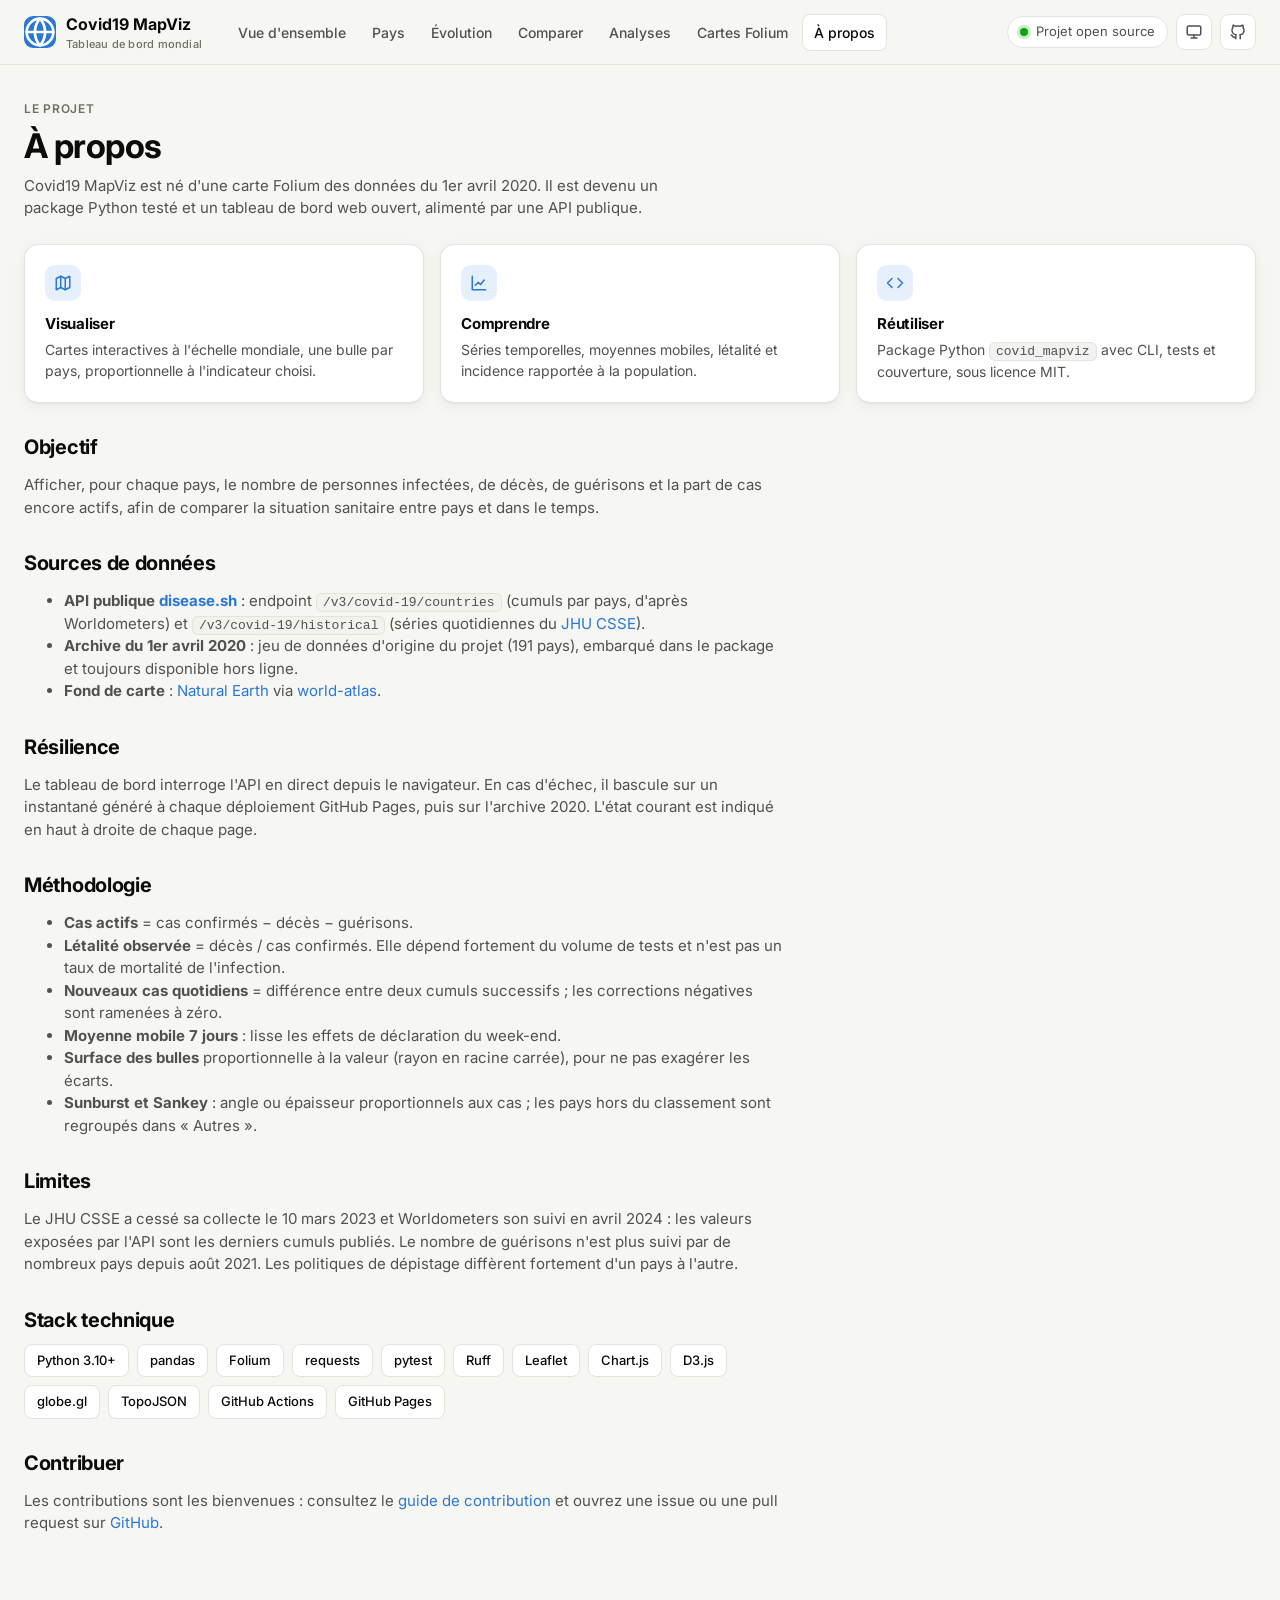
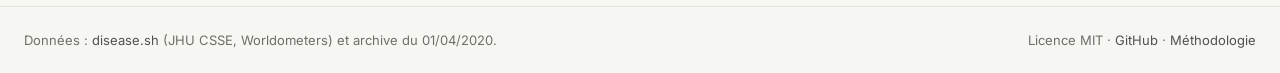
==== commit 7b5c3a7c: "docs: document 3D globe and dependabot policy" ====
--- a/web/a-propos.html
+++ b/web/a-propos.html
@@ -130,6 +130,7 @@
             <li>Leaflet</li>
             <li>Chart.js</li>
             <li>D3.js</li>
+            <li>globe.gl</li>
             <li>TopoJSON</li>
             <li>GitHub Actions</li>
             <li>GitHub Pages</li>
--- a/web/assets/css/style.css
+++ b/web/assets/css/style.css
@@ -33,6 +33,9 @@
   --map-sea: #eef2f6;
   --map-land: #ffffff;
   --map-border: #d5d9de;
+  --globe-body: #dfe7f1;
+  --globe-land: #8aa1ba;
+  --globe-glow: #6aa6ec;
   --grid: #ecebe5;
   --radius: 14px;
   --radius-sm: 10px;
@@ -77,6 +80,9 @@
     --map-sea: #121417;
     --map-land: #24262a;
     --map-border: #34373c;
+    --globe-body: #0e1826;
+    --globe-land: #4c6580;
+    --globe-glow: #3987e5;
     --grid: #262624;
   }
 }
@@ -115,6 +121,9 @@
   --map-sea: #121417;
   --map-land: #24262a;
   --map-border: #34373c;
+  --globe-body: #0e1826;
+  --globe-land: #4c6580;
+  --globe-glow: #3987e5;
   --grid: #262624;
 }
 
@@ -614,6 +623,51 @@
 
 .map-wrap {
   position: relative;
+}
+
+.globe {
+  height: 520px;
+  border-radius: 0 0 var(--radius) var(--radius);
+  background: radial-gradient(circle at 50% 50%, var(--surface) 0%, var(--map-sea) 70%);
+  overflow: hidden;
+  cursor: grab;
+}
+
+.map[hidden],
+.globe[hidden] {
+  display: none;
+}
+
+.globe:active {
+  cursor: grabbing;
+}
+
+.globe .scene-tooltip {
+  font: inherit;
+}
+
+.globe-tip {
+  padding: 8px 12px;
+  border-radius: var(--radius-sm);
+  background: var(--surface);
+  border: 1px solid var(--line);
+  box-shadow: var(--shadow);
+  color: var(--ink-2);
+  font-size: 13px;
+  line-height: 1.5;
+}
+
+.globe-tip strong {
+  display: block;
+  color: var(--ink);
+}
+
+.globe-status {
+  display: grid;
+  place-items: center;
+  height: 100%;
+  color: var(--ink-3);
+  font-size: 14px;
 }
 
 .legend {
@@ -1505,7 +1559,8 @@
   .kpis .kpi:first-child {
     grid-column: 1 / -1;
   }
-  .map {
+  .map,
+  .globe {
     height: 420px;
   }
   .search,
@@ -1545,11 +1600,15 @@
   .segmented button {
     font-size: 12.5px;
   }
-  .map {
+  .map,
+  .globe {
     height: 340px;
   }
   .legend__title {
     font-size: 11px;
+  }
+  .legend--3d {
+    display: none;
   }
   .card__head,
   .card__body {
